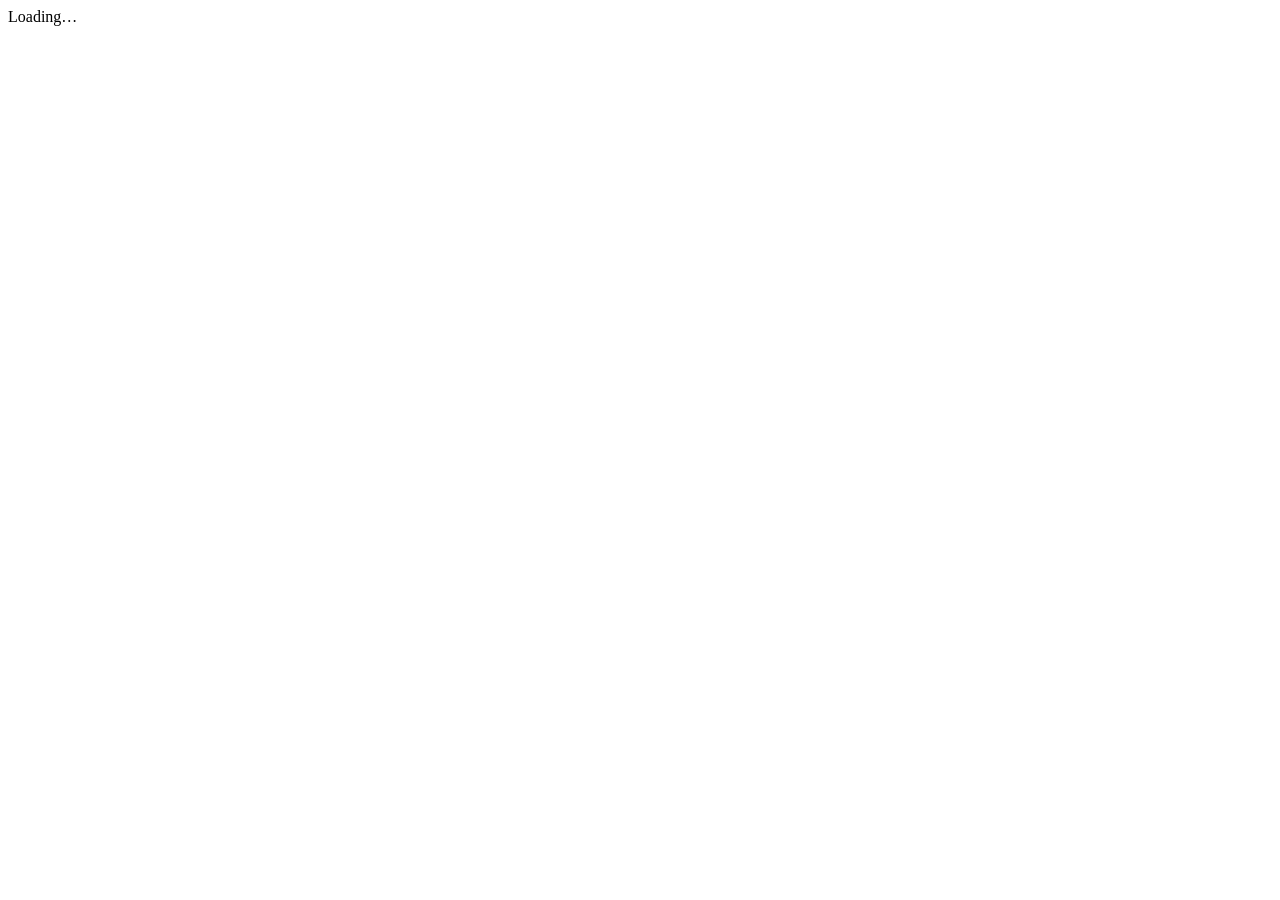
==== index.html @ 96472a5b "GitHub Pages: docsify site Co-Authored-By: Claude Opus 5.5 <noreply@anthropic.com>" ====
<!doctype html>
<html lang="en">
<head>
  <meta charset="utf-8">
  <meta name="viewport" content="width=device-width, initial-scale=1">
  <title>CAP Boulanger Preparation</title>
  <link rel="stylesheet" href="https://cdn.jsdelivr.net/npm/docsify@4.13.1/lib/themes/vue.css">
</head>
<body>
  <div id="app">Loading…</div>
  <script>
    window.$docsify = {
      name: "CAP Boulanger Preparation",
      repo: "tal-giladi/cap-boulanger-course",
      loadSidebar: true,
      subMaxLevel: 2,
      auto2top: true,
      relativePath: true,
      search: { depth: 3, placeholder: "Search" },
      mermaidConfig: { querySelector: ".mermaid" }
    };
  </script>
  <script src="https://cdn.jsdelivr.net/npm/docsify@4.13.1/lib/docsify.min.js"></script>
  <script src="https://cdn.jsdelivr.net/npm/docsify@4.13.1/lib/plugins/front-matter.min.js"></script>
  <script src="https://cdn.jsdelivr.net/npm/docsify@4.13.1/lib/plugins/search.min.js"></script>
  <script src="https://cdn.jsdelivr.net/npm/docsify-plugin-flexible-alerts@1.1.1/dist/docsify-plugin-flexible-alerts.min.js"></script>
  <script src="https://cdn.jsdelivr.net/npm/mermaid@10.9.1/dist/mermaid.min.js"></script>
  <script src="https://cdn.jsdelivr.net/npm/docsify-mermaid@2.0.1/dist/docsify-mermaid.js"></script>
  <script>mermaid.initialize({ startOnLoad: false });</script>
</body>
</html>
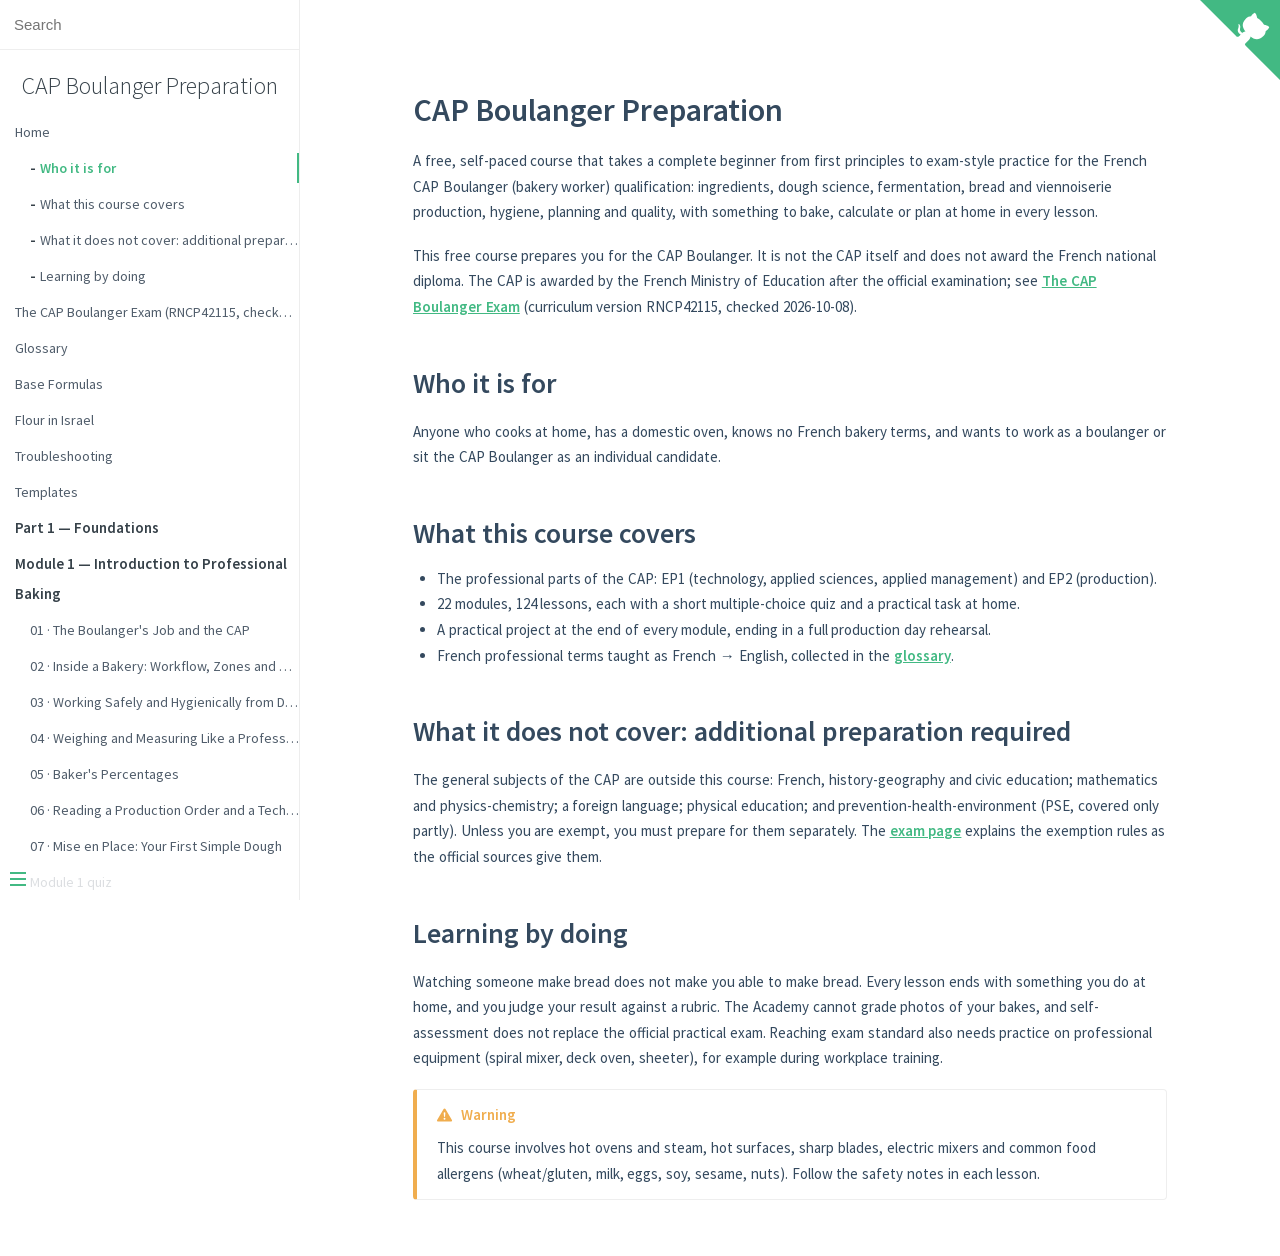
==== commit 43a31672: "Serve front-end libraries and fonts from vendor/ so the course works offline Co-Authored-By: Claude " ====
--- a/index.html
+++ b/index.html
@@ -4,7 +4,7 @@
   <meta charset="utf-8">
   <meta name="viewport" content="width=device-width, initial-scale=1">
   <title>CAP Boulanger Preparation</title>
-  <link rel="stylesheet" href="https://cdn.jsdelivr.net/npm/docsify@4.13.1/lib/themes/vue.css">
+  <link rel="stylesheet" href="vendor/vue.css">
 </head>
 <body>
   <div id="app">Loading…</div>
@@ -12,7 +12,8 @@
     window.$docsify = {
       name: "CAP Boulanger Preparation",
       repo: "tal-giladi/cap-boulanger-course",
-      loadSidebar: true,
+      loadSidebar: "_site_sidebar.md",
+      alias: { ".*/_site_sidebar.md": "/_site_sidebar.md" },
       subMaxLevel: 2,
       auto2top: true,
       relativePath: true,
@@ -20,12 +21,12 @@
       mermaidConfig: { querySelector: ".mermaid" }
     };
   </script>
-  <script src="https://cdn.jsdelivr.net/npm/docsify@4.13.1/lib/docsify.min.js"></script>
-  <script src="https://cdn.jsdelivr.net/npm/docsify@4.13.1/lib/plugins/front-matter.min.js"></script>
-  <script src="https://cdn.jsdelivr.net/npm/docsify@4.13.1/lib/plugins/search.min.js"></script>
-  <script src="https://cdn.jsdelivr.net/npm/docsify-plugin-flexible-alerts@1.1.1/dist/docsify-plugin-flexible-alerts.min.js"></script>
-  <script src="https://cdn.jsdelivr.net/npm/mermaid@10.9.1/dist/mermaid.min.js"></script>
-  <script src="https://cdn.jsdelivr.net/npm/docsify-mermaid@2.0.1/dist/docsify-mermaid.js"></script>
+  <script src="vendor/docsify.min.js"></script>
+  <script src="vendor/front-matter.min.js"></script>
+  <script src="vendor/search.min.js"></script>
+  <script src="vendor/docsify-plugin-flexible-alerts.min.js"></script>
+  <script src="vendor/mermaid.min.js"></script>
+  <script src="vendor/docsify-mermaid.js"></script>
   <script>mermaid.initialize({ startOnLoad: false });</script>
 </body>
 </html>
--- a/vendor/vue.css
+++ b/vendor/vue.css
@@ -0,0 +1 @@
+@import url("fonts/fonts.css");*{-webkit-font-smoothing:antialiased;-webkit-overflow-scrolling:touch;-webkit-tap-highlight-color:rgba(0,0,0,0);-webkit-text-size-adjust:none;-webkit-touch-callout:none;box-sizing:border-box}body:not(.ready){overflow:hidden}body:not(.ready) .app-nav,body:not(.ready)>nav,body:not(.ready) [data-cloak]{display:none}div#app{font-size:30px;font-weight:lighter;margin:40vh auto;text-align:center}div#app:empty:before{content:"Loading..."}img.emoji{height:1.2em}img.emoji,span.emoji{vertical-align:middle}span.emoji{font-family:Apple Color Emoji,Segoe UI Emoji,Segoe UI Symbol,Noto Color Emoji;font-size:1.2em}.progress{background-color:#42b983;background-color:var(--theme-color,#42b983);height:2px;left:0;position:fixed;right:0;top:0;transition:width .2s,opacity .4s;width:0;z-index:999999}.search .search-keyword,.search a:hover{color:#42b983;color:var(--theme-color,#42b983)}.search .search-keyword{font-style:normal;font-weight:700}body,html{height:100%}body{-moz-osx-font-smoothing:grayscale;-webkit-font-smoothing:antialiased;color:#34495e;font-family:Source Sans Pro,Helvetica Neue,Arial,sans-serif;font-size:15px;letter-spacing:0;margin:0;overflow-x:hidden}img{max-width:100%}a[disabled]{cursor:not-allowed;opacity:.6}kbd{border:1px solid #ccc;border-radius:3px;display:inline-block;font-size:12px!important;line-height:12px;margin-bottom:3px;padding:3px 5px;vertical-align:middle}li input[type=checkbox]{margin:0 .2em .25em 0;vertical-align:middle}.app-nav{margin:25px 60px 0 0;position:absolute;right:0;text-align:right;z-index:10}.app-nav.no-badge{margin-right:25px}.app-nav p{margin:0}.app-nav>a{margin:0 1rem;padding:5px 0}.app-nav li,.app-nav ul{display:inline-block;list-style:none;margin:0}.app-nav a{color:inherit;font-size:16px;text-decoration:none;transition:color .3s}.app-nav a.active,.app-nav a:hover{color:#42b983;color:var(--theme-color,#42b983)}.app-nav a.active{border-bottom:2px solid #42b983;border-bottom:2px solid var(--theme-color,#42b983)}.app-nav li{display:inline-block;margin:0 1rem;padding:5px 0;position:relative;cursor:pointer}.app-nav li ul{background-color:#fff;border:1px solid;border-color:#ddd #ddd #ccc;border-radius:4px;box-sizing:border-box;display:none;max-height:calc(100vh - 61px);overflow-y:auto;padding:10px 0;position:absolute;right:-15px;text-align:left;top:100%;white-space:nowrap}.app-nav li ul li{display:block;font-size:14px;line-height:1rem;margin:8px 14px;white-space:nowrap}.app-nav li ul a{display:block;font-size:inherit;margin:0;padding:0}.app-nav li ul a.active{border-bottom:0}.app-nav li:hover ul{display:block}.github-corner{border-bottom:0;position:fixed;right:0;text-decoration:none;top:0;z-index:1}.github-corner:hover .octo-arm{animation:octocat-wave .56s ease-in-out}.github-corner svg{color:#fff;fill:#42b983;fill:var(--theme-color,#42b983);height:80px;width:80px}main{display:block;position:relative;width:100vw;height:100%;z-index:0}main.hidden{display:none}.anchor{display:inline-block;text-decoration:none;transition:all .3s}.anchor span{color:#34495e}.anchor:hover{text-decoration:underline}.sidebar{border-right:1px solid rgba(0,0,0,.07);overflow-y:auto;padding:40px 0 0;position:absolute;top:0;bottom:0;left:0;transition:transform .25s ease-out;width:300px;z-index:20}.sidebar>h1{margin:0 auto 1rem;font-size:1.5rem;font-weight:300;text-align:center}.sidebar>h1 a{color:inherit;text-decoration:none}.sidebar>h1 .app-nav{display:block;position:static}.sidebar .sidebar-nav{line-height:2em;padding-bottom:40px}.sidebar li.collapse .app-sub-sidebar{display:none}.sidebar ul{margin:0 0 0 15px;padding:0}.sidebar li>p{font-weight:700;margin:0}.sidebar ul,.sidebar ul li{list-style:none}.sidebar ul li a{border-bottom:none;display:block}.sidebar ul li ul{padding-left:20px}.sidebar::-webkit-scrollbar{width:4px}.sidebar::-webkit-scrollbar-thumb{background:transparent;border-radius:4px}.sidebar:hover::-webkit-scrollbar-thumb{background:hsla(0,0%,53.3%,.4)}.sidebar:hover::-webkit-scrollbar-track{background:hsla(0,0%,53.3%,.1)}.sidebar-toggle{background-color:transparent;background-color:hsla(0,0%,100%,.8);border:0;outline:none;padding:10px;position:absolute;bottom:0;left:0;text-align:center;transition:opacity .3s;width:284px;z-index:30;cursor:pointer}.sidebar-toggle:hover .sidebar-toggle-button{opacity:.4}.sidebar-toggle span{background-color:#42b983;background-color:var(--theme-color,#42b983);display:block;margin-bottom:4px;width:16px;height:2px}body.sticky .sidebar,body.sticky .sidebar-toggle{position:fixed}.content{padding-top:60px;position:absolute;top:0;right:0;bottom:0;left:300px;transition:left .25s ease}.markdown-section{margin:0 auto;max-width:80%;padding:30px 15px 40px;position:relative}.markdown-section>*{box-sizing:border-box;font-size:inherit}.markdown-section>:first-child{margin-top:0!important}.markdown-section hr{border:none;border-bottom:1px solid #eee;margin:2em 0}.markdown-section iframe{border:1px solid #eee;width:1px;min-width:100%}.markdown-section table{border-collapse:collapse;border-spacing:0;display:block;margin-bottom:1rem;overflow:auto;width:100%}.markdown-section th{font-weight:700}.markdown-section td,.markdown-section th{border:1px solid #ddd;padding:6px 13px}.markdown-section tr{border-top:1px solid #ccc}.markdown-section p.tip,.markdown-section tr:nth-child(2n){background-color:#f8f8f8}.markdown-section p.tip{border-bottom-right-radius:2px;border-left:4px solid #f66;border-top-right-radius:2px;margin:2em 0;padding:12px 24px 12px 30px;position:relative}.markdown-section p.tip:before{background-color:#f66;border-radius:100%;color:#fff;content:"!";font-family:Dosis,Source Sans Pro,Helvetica Neue,Arial,sans-serif;font-size:14px;font-weight:700;left:-12px;line-height:20px;position:absolute;height:20px;width:20px;text-align:center;top:14px}.markdown-section p.tip code{background-color:#efefef}.markdown-section p.tip em{color:#34495e}.markdown-section p.warn{background:rgba(66,185,131,.1);border-radius:2px;padding:1rem}.markdown-section ul.task-list>li{list-style-type:none}body.close .sidebar{transform:translateX(-300px)}body.close .sidebar-toggle{width:auto}body.close .content{left:0}@media print{.app-nav,.github-corner,.sidebar,.sidebar-toggle{display:none}}@media screen and (max-width:768px){.github-corner,.sidebar,.sidebar-toggle{position:fixed}.app-nav{margin-top:16px}.app-nav li ul{top:30px}main{height:auto;min-height:100vh;overflow-x:hidden}.sidebar{left:-300px;transition:transform .25s ease-out}.content{left:0;max-width:100vw;position:static;padding-top:20px;transition:transform .25s ease}.app-nav,.github-corner{transition:transform .25s ease-out}.sidebar-toggle{background-color:transparent;width:auto;padding:30px 30px 10px 10px}body.close .sidebar{transform:translateX(300px)}body.close .sidebar-toggle{background-color:hsla(0,0%,100%,.8);transition:background-color 1s;width:284px;padding:10px}body.close .content{transform:translateX(300px)}body.close .app-nav,body.close .github-corner{display:none}.github-corner:hover .octo-arm{animation:none}.github-corner .octo-arm{animation:octocat-wave .56s ease-in-out}}@keyframes octocat-wave{0%,to{transform:rotate(0)}20%,60%{transform:rotate(-25deg)}40%,80%{transform:rotate(10deg)}}section.cover{position:relative;align-items:center;background-position:50%;background-repeat:no-repeat;background-size:cover;min-height:100vh;width:100%;display:none}section.cover.show{display:flex}section.cover.has-mask .mask{background-color:#fff;opacity:.8;position:absolute;top:0;bottom:0;width:100%}section.cover .cover-main{flex:1;margin:0 16px;text-align:center;position:relative}section.cover a{color:inherit}section.cover a,section.cover a:hover{text-decoration:none}section.cover p{line-height:1.5rem;margin:1em 0}section.cover h1{color:inherit;font-size:2.5rem;font-weight:300;margin:.625rem 0 2.5rem;position:relative;text-align:center}section.cover h1 a{display:block}section.cover h1 small{bottom:-.4375rem;font-size:1rem;position:absolute}section.cover blockquote{font-size:1.5rem;text-align:center}section.cover ul{line-height:1.8;list-style-type:none;margin:1em auto;max-width:500px;padding:0}section.cover .cover-main>p:last-child a{border-radius:2rem;border:1px solid #42b983;border-color:var(--theme-color,#42b983);box-sizing:border-box;color:#42b983;color:var(--theme-color,#42b983);display:inline-block;font-size:1.05rem;letter-spacing:.1rem;margin:.5rem 1rem;padding:.75em 2rem;text-decoration:none;transition:all .15s ease}section.cover .cover-main>p:last-child a:last-child{background-color:#42b983;background-color:var(--theme-color,#42b983);color:#fff}section.cover .cover-main>p:last-child a:last-child:hover{color:inherit;opacity:.8}section.cover .cover-main>p:last-child a:hover{color:inherit}section.cover blockquote>p>a{border-bottom:2px solid #42b983;border-bottom:2px solid var(--theme-color,#42b983);transition:color .3s}section.cover blockquote>p>a:hover{color:#42b983;color:var(--theme-color,#42b983)}.sidebar,body{background-color:#fff}.sidebar{color:#364149}.sidebar li{margin:6px 0}.sidebar ul li a{color:#505d6b;font-size:14px;font-weight:400;overflow:hidden;text-decoration:none;text-overflow:ellipsis;white-space:nowrap}.sidebar ul li a:hover{text-decoration:underline}.sidebar ul li ul{padding:0}.sidebar ul li.active>a{border-right:2px solid;color:#42b983;color:var(--theme-color,#42b983);font-weight:600}.app-sub-sidebar li:before{content:"-";padding-right:4px;float:left}.markdown-section h1,.markdown-section h2,.markdown-section h3,.markdown-section h4,.markdown-section strong{color:#2c3e50;font-weight:600}.markdown-section a{color:#42b983;color:var(--theme-color,#42b983);font-weight:600}.markdown-section h1{font-size:2rem;margin:0 0 1rem}.markdown-section h2{font-size:1.75rem;margin:45px 0 .8rem}.markdown-section h3{font-size:1.5rem;margin:40px 0 .6rem}.markdown-section h4{font-size:1.25rem}.markdown-section h5{font-size:1rem}.markdown-section h6{color:#777;font-size:1rem}.markdown-section figure,.markdown-section p{margin:1.2em 0}.markdown-section ol,.markdown-section p,.markdown-section ul{line-height:1.6rem;word-spacing:.05rem}.markdown-section ol,.markdown-section ul{padding-left:1.5rem}.markdown-section blockquote{border-left:4px solid #42b983;border-left:4px solid var(--theme-color,#42b983);color:#858585;margin:2em 0;padding-left:20px}.markdown-section blockquote p{font-weight:600;margin-left:0}.markdown-section iframe{margin:1em 0}.markdown-section em{color:#7f8c8d}.markdown-section code,.markdown-section output:after,.markdown-section pre{font-family:Roboto Mono,Monaco,courier,monospace}.markdown-section code,.markdown-section pre{background-color:#f8f8f8}.markdown-section output,.markdown-section pre{margin:1.2em 0;position:relative}.markdown-section output,.markdown-section pre>code{border-radius:2px;display:block}.markdown-section output:after,.markdown-section pre>code{-moz-osx-font-smoothing:initial;-webkit-font-smoothing:initial}.markdown-section code{border-radius:2px;color:#e96900;margin:0 2px;padding:3px 5px;white-space:pre-wrap}.markdown-section>:not(h1):not(h2):not(h3):not(h4):not(h5):not(h6) code{font-size:.8rem}.markdown-section pre{padding:0 1.4rem;line-height:1.5rem;overflow:auto;word-wrap:normal}.markdown-section pre>code{color:#525252;font-size:.8rem;padding:2.2em 5px;line-height:inherit;margin:0 2px;max-width:inherit;overflow:inherit;white-space:inherit}.markdown-section output{padding:1.7rem 1.4rem;border:1px dotted #ccc}.markdown-section output>:first-child{margin-top:0}.markdown-section output>:last-child{margin-bottom:0}.markdown-section code:after,.markdown-section code:before,.markdown-section output:after,.markdown-section output:before{letter-spacing:.05rem}.markdown-section output:after,.markdown-section pre:after{color:#ccc;font-size:.6rem;font-weight:600;height:15px;line-height:15px;padding:5px 10px 0;position:absolute;right:0;text-align:right;top:0;content:attr(data-lang)}.token.cdata,.token.comment,.token.doctype,.token.prolog{color:#8e908c}.token.namespace{opacity:.7}.token.boolean,.token.number{color:#c76b29}.token.punctuation{color:#525252}.token.property{color:#c08b30}.token.tag{color:#2973b7}.token.string{color:#42b983;color:var(--theme-color,#42b983)}.token.selector{color:#6679cc}.token.attr-name{color:#2973b7}.language-css .token.string,.style .token.string,.token.entity,.token.url{color:#22a2c9}.token.attr-value,.token.control,.token.directive,.token.unit{color:#42b983;color:var(--theme-color,#42b983)}.token.function,.token.keyword{color:#e96900}.token.atrule,.token.regex,.token.statement{color:#22a2c9}.token.placeholder,.token.variable{color:#3d8fd1}.token.deleted{text-decoration:line-through}.token.inserted{border-bottom:1px dotted #202746;text-decoration:none}.token.italic{font-style:italic}.token.bold,.token.important{font-weight:700}.token.important{color:#c94922}.token.entity{cursor:help}code .token{-moz-osx-font-smoothing:initial;-webkit-font-smoothing:initial;min-height:1.5rem;position:relative;left:auto}
